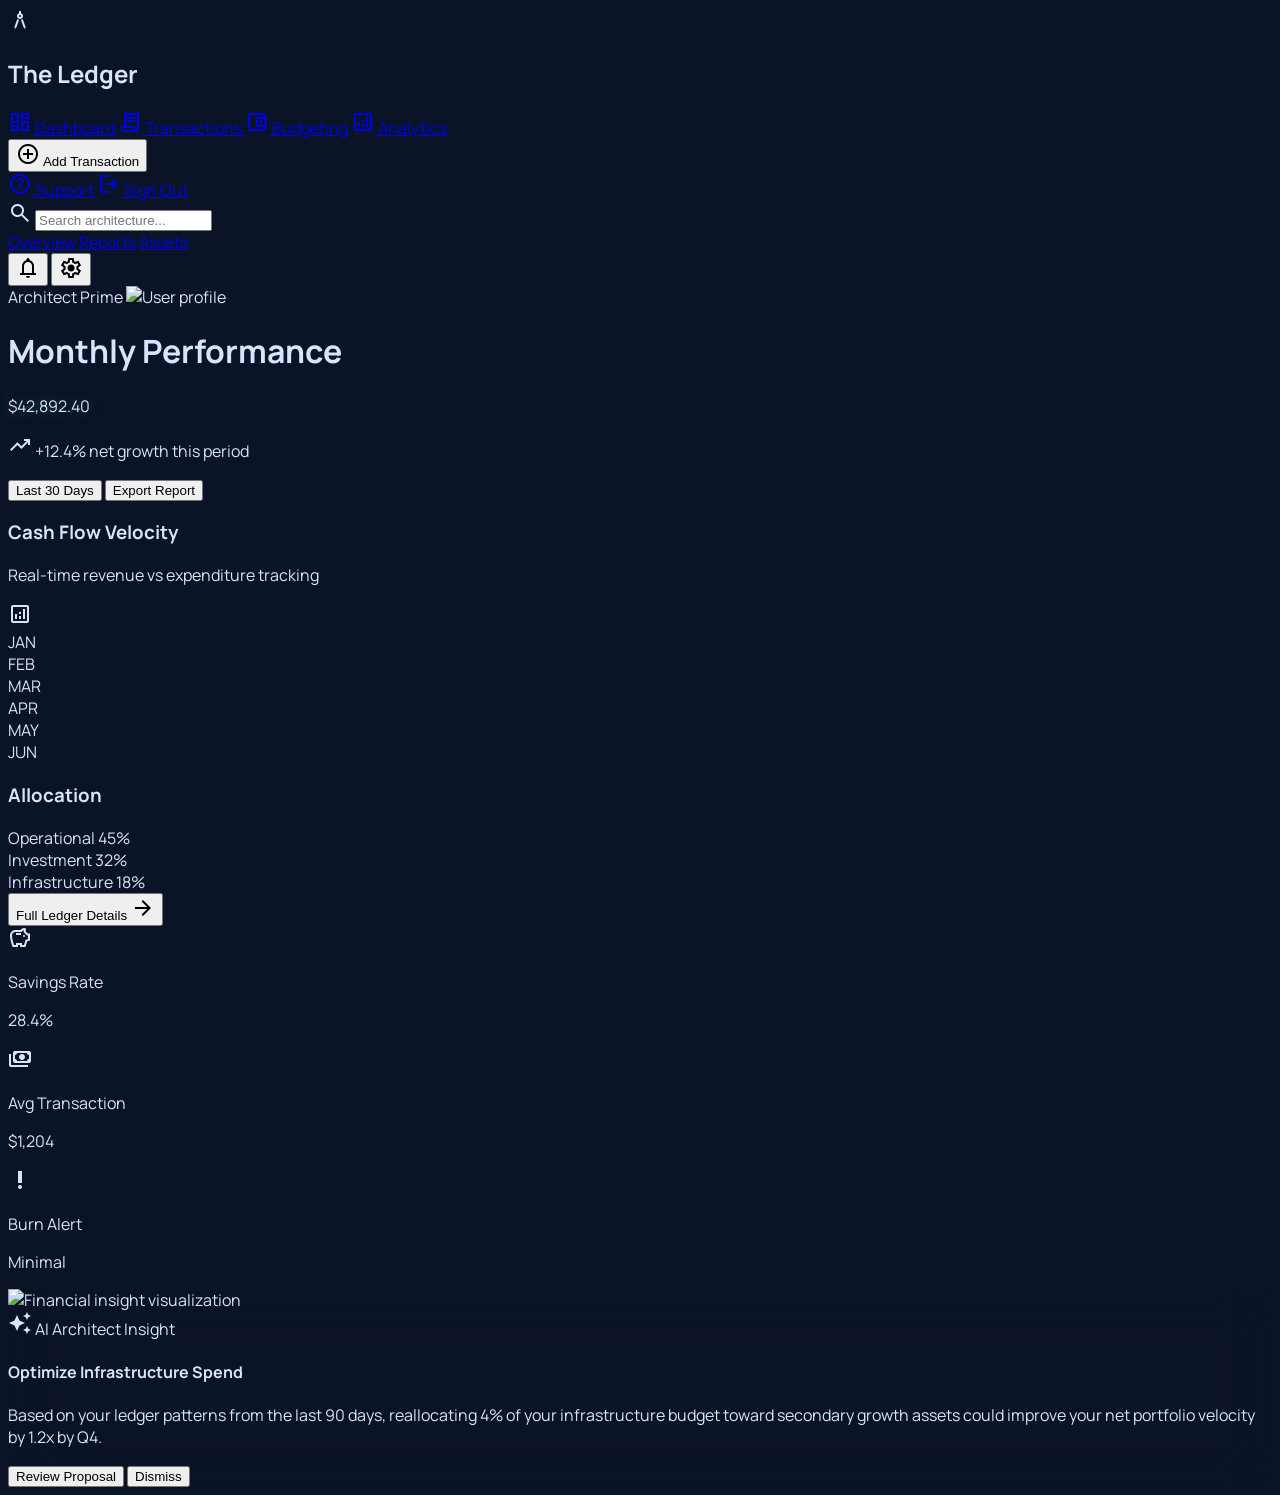
==== pages/analytics.html @ 3ac722b8 "Fixed analytics.html overall style" ====
<!DOCTYPE html>
<html class="dark" lang="en">

<head>
    <meta charset="utf-8" />
    <meta content="width=device-width, initial-scale=1.0" name="viewport" />
    <title>Analytics | The Ledger</title>
    <script src="https://cdn.tailwindcss.com?plugins=forms,container-queries"></script>
    <link href="https://fonts.googleapis.com/css2?family=Manrope:wght@200;400;500;600;700;800&display=swap"
        rel="stylesheet" />
    <link
        href="https://fonts.googleapis.com/css2?family=Material+Symbols+Outlined:wght,FILL@100..700,0..1&display=swap"
        rel="stylesheet" />
    <script id="tailwind-config">
        tailwind.config = {
            darkMode: "class",
            theme: {
                extend: {
                    "colors": {
                        "tertiary-fixed": "#ffddb8",
                        "on-tertiary": "#472a00",
                        "on-surface": "#dae2fd",
                        "inverse-on-surface": "#283044",
                        "surface-container-lowest": "#060e20",
                        "background": "#0b1326",
                        "surface-tint": "#4edea3",
                        "on-error-container": "#ffdad6",
                        "on-error": "#690005",
                        "on-secondary-container": "#c4abff",
                        "on-primary-fixed": "#002113",
                        "primary-container": "#33ca90",
                        "primary-fixed": "#6ffbbe",
                        "primary-fixed-dim": "#4edea3",
                        "surface-container-low": "#131b2e",
                        "surface-bright": "#31394d",
                        "on-background": "#dae2fd",
                        "on-tertiary-fixed-variant": "#653e00",
                        "tertiary-fixed-dim": "#ffb95f",
                        "error-container": "#93000a",
                        "surface-variant": "#2d3449",
                        "tertiary-container": "#f7a00f",
                        "on-secondary": "#3c0091",
                        "on-surface-variant": "#bbcbbb",
                        "surface-container-high": "#222a3d",
                        "on-secondary-fixed": "#23005c",
                        "on-primary": "#003824",
                        "secondary-fixed-dim": "#d0bcff",
                        "on-primary-fixed-variant": "#005236",
                        "surface-dim": "#0b1326",
                        "inverse-surface": "#dae2fd",
                        "on-primary-container": "#005035",
                        "on-secondary-fixed-variant": "#5516be",
                        "on-tertiary-fixed": "#2a1700",
                        "secondary-container": "#571bc1",
                        "primary": "#58e7aa",
                        "outline": "#869486",
                        "surface-container-highest": "#2d3449",
                        "surface": "#0b1326",
                        "tertiary": "#ffc37b",
                        "on-tertiary-container": "#633d00",
                        "outline-variant": "#3d4a3e",
                        "secondary": "#d0bcff",
                        "inverse-primary": "#006c49",
                        "secondary-fixed": "#e9ddff",
                        "surface-container": "#171f33",
                        "error": "#ffb4ab"
                    },
                    "borderRadius": {
                        "DEFAULT": "0.125rem",
                        "lg": "0.5rem",
                        "xl": "1rem",
                        "full": "9999px"
                    },
                    "fontFamily": {
                        "headline": ["Manrope"],
                        "body": ["Manrope"],
                        "label": ["Manrope"]
                    }
                },
            },
        }
    </script>
    <style>
        body {
            font-family: 'Manrope', sans-serif;
            background-color: #0b1326;
            color: #dae2fd;
        }

        .material-symbols-outlined {
            font-variation-settings: 'FILL' 0, 'wght' 400, 'GRAD' 0, 'opsz' 24;
        }

        .glass-panel {
            backdrop-filter: blur(24px);
            -webkit-backdrop-filter: blur(24px);
        }

        .no-scrollbar::-webkit-scrollbar {
            display: none;
        }

        .text-glow {
            text-shadow: 0 0 15px rgba(88, 231, 170, 0.4);
        }
    </style>
</head>

<body class="bg-background text-on-surface antialiased overflow-hidden">
    <aside
        class="fixed left-0 top-0 h-full w-64 z-50 bg-[#131b2e] shadow-2xl flex flex-col py-8 px-4 gap-2 font-['Manrope'] text-sm font-medium">
        <div class="px-4 mb-10">
            <div class="flex items-center gap-3">
                <div
                    class="w-10 h-10 rounded-xl bg-gradient-to-br from-primary to-primary-container flex items-center justify-center">
                    <span class="material-symbols-outlined text-on-primary font-bold">architecture</span>
                </div>
                <div>
                    <h1 class="text-2xl font-bold text-[#d0bcff] leading-none">The Ledger</h1>
                </div>
            </div>
        </div>
        <nav class="flex-1 space-y-1">
            <a class="flex items-center gap-3 text-[#bbcbbb] hover:text-[#dae2fd] px-4 py-3 hover:bg-[#222a3d] rounded-lg transition-all"
                href="../index.html">
                <span class="material-symbols-outlined">dashboard</span>
                Dashboard
            </a>
            <a class="flex items-center gap-3 text-[#bbcbbb] hover:text-[#dae2fd] px-4 py-3 hover:bg-[#222a3d] rounded-lg transition-all"
                href="./transactions.html">
                <span class="material-symbols-outlined">receipt_long</span>
                Transactions
            </a>
            <a class="flex items-center gap-3 text-[#bbcbbb] hover:text-[#dae2fd] px-4 py-3 hover:bg-[#222a3d] rounded-lg transition-all"
                href="./budgeting.html">
                <span class="material-symbols-outlined">account_balance_wallet</span>
                Budgeting
            </a>
            <a class="flex items-center gap-3 bg-[#58e7aa] text-[#0b1326] rounded-lg px-4 py-3 font-bold transition-all Active: translate-x-1 duration-150"
                href="#">
                <span class="material-symbols-outlined">analytics</span>
                Analytics
            </a>
        </nav>
        <div class="mt-auto pt-6 border-t border-outline-variant/10">
            <button
                class="w-full mb-4 bg-gradient-to-tr from-primary to-primary-container text-on-primary font-bold py-3 px-4 rounded-xl flex items-center justify-center gap-2 shadow-[0_8px_20px_rgba(88,231,170,0.2)] hover:scale-[1.02] active:scale-95 transition-transform">
                <span class="material-symbols-outlined">add_circle</span>
                Add Transaction
            </button>

            <div class="flex flex-col gap-1">
                <a class="flex items-center gap-3 text-[#bbcbbb] hover:text-[#dae2fd] px-4 py-3 hover:bg-[#222a3d] rounded-lg transition-all"
                    href="#">
                    <span class="material-symbols-outlined">help</span>
                    Support
                </a>
                <a class="flex items-center gap-3 text-[#bbcbbb] hover:text-[#dae2fd] px-4 py-3 hover:bg-[#222a3d] rounded-lg transition-all"
                    href="#">
                    <span class="material-symbols-outlined">logout</span>
                    Sign Out
                </a>
            </div>
        </div>
    </aside>

    <main class="ml-64 min-h-screen flex flex-col">
        <header
            class="fixed top-0 right-0 left-64 z-40 h-16 bg-[#0b1326] backdrop-blur-xl bg-opacity-60 flex justify-between items-center px-8 shadow-[0px_12px_32px_rgba(6,14,32,0.4)]">
            <div class="flex items-center gap-6 flex-1">
                <div class="relative w-full max-w-md">
                    <span
                        class="material-symbols-outlined absolute left-3 top-1/2 -translate-y-1/2 text-on-surface-variant text-xl">search</span>
                    <input
                        class="w-full bg-surface-container-high border-none rounded-full py-2 pl-10 pr-4 text-sm focus:ring-1 focus:ring-primary placeholder-on-surface-variant/50"
                        placeholder="Search architecture..." type="text" />
                </div>
                <nav class="hidden md:flex items-center gap-6">
                    <a class="text-[#bbcbbb] font-medium font-['Manrope'] tracking-tight hover:text-primary transition-colors"
                        href="../index.html">Overview</a>
                    <a class="text-[#bbcbbb] font-medium font-['Manrope'] tracking-tight hover:text-primary transition-colors"
                        href="#">Reports</a>
                    <a class="text-[#bbcbbb] font-medium font-['Manrope'] tracking-tight hover:text-primary transition-colors"
                        href="#">Assets</a>
                </nav>
            </div>
            <div class="flex items-center gap-4">
                <button
                    class="w-10 h-10 flex items-center justify-center rounded-full hover:bg-[#222a3d] transition-colors relative">
                    <span class="material-symbols-outlined text-on-surface-variant">notifications</span>
                    <span class="absolute top-2 right-2 w-2 h-2 bg-primary rounded-full"></span>
                </button>
                <button
                    class="w-10 h-10 flex items-center justify-center rounded-full hover:bg-[#222a3d] transition-colors">
                    <span class="material-symbols-outlined text-on-surface-variant">settings</span>
                </button>
                <div class="h-8 w-[1px] bg-outline-variant/20 mx-2"></div>
                <div class="flex items-center gap-3">
                    <span class="text-sm font-bold text-on-surface">Architect Prime</span>
                    <img alt="User profile" class="w-10 h-10 rounded-full border-2 border-primary/20 p-0.5"
                        src="https://lh3.googleusercontent.com/aida-public/[base64]" />
                </div>
            </div>
        </header>

        <div class="mt-16 p-8 overflow-y-auto no-scrollbar h-[calc(100vh-64px)]">
            <header class="mb-12">
                <h1 class="text-on-surface-variant font-label text-sm uppercase tracking-[0.2em] mb-2">Monthly
                    Performance</h1>
                <div class="flex flex-col md:flex-row md:items-end justify-between gap-6">
                    <div>
                        <p class="text-5xl md:text-7xl font-headline font-extrabold tracking-tighter text-primary text-glow">
                            $42,892.40</p>
                        <p class="text-on-surface-variant mt-2 flex items-center gap-2">
                            <span class="text-primary material-symbols-outlined"
                                style="font-variation-settings: 'FILL' 1;">trending_up</span>
                            <span class="font-bold text-on-surface">+12.4%</span> net growth this period
                        </p>
                    </div>
                    <div class="flex gap-3">
                        <button
                            class="bg-surface-container-high px-4 py-2 rounded-lg text-sm font-bold border border-outline-variant/15 hover:bg-surface-bright transition-colors">Last
                            30 Days</button>
                        <button
                            class="bg-surface-container-high px-4 py-2 rounded-lg text-sm font-bold border border-outline-variant/15 hover:bg-surface-bright transition-colors">Export
                            Report</button>
                    </div>
                </div>
            </header>

            <div class="grid grid-cols-1 md:grid-cols-12 gap-6">
                <div
                    class="md:col-span-8 bg-surface-container-low rounded-3xl p-8 border border-outline-variant/10 relative overflow-hidden group">
                    <div class="flex justify-between items-start mb-10">
                        <div>
                            <h3 class="text-xl font-bold text-on-surface">Cash Flow Velocity</h3>
                            <p class="text-on-surface-variant text-sm">Real-time revenue vs expenditure tracking</p>
                        </div>
                        <span class="material-symbols-outlined text-secondary opacity-50">analytics</span>
                    </div>
                    <div class="h-64 flex items-end gap-3 md:gap-4">
                        <div
                            class="flex-1 bg-surface-container-highest rounded-t-xl h-[40%] group-hover:h-[45%] transition-all duration-500 relative">
                            <div class="absolute -top-8 left-1/2 -translate-x-1/2 text-[10px] font-bold text-on-surface-variant">JAN</div>
                        </div>
                        <div
                            class="flex-1 bg-surface-container-highest rounded-t-xl h-[60%] group-hover:h-[65%] transition-all duration-500 relative">
                            <div class="absolute -top-8 left-1/2 -translate-x-1/2 text-[10px] font-bold text-on-surface-variant">FEB</div>
                        </div>
                        <div
                            class="flex-1 bg-primary/20 border-t-2 border-primary rounded-t-xl h-[85%] group-hover:h-[90%] transition-all duration-500 relative">
                            <div class="absolute -top-8 left-1/2 -translate-x-1/2 text-[10px] font-bold text-primary">MAR</div>
                            <div class="absolute top-4 left-1/2 -translate-x-1/2 w-2 h-2 rounded-full bg-primary animate-pulse"></div>
                        </div>
                        <div
                            class="flex-1 bg-surface-container-highest rounded-t-xl h-[55%] group-hover:h-[50%] transition-all duration-500 relative">
                            <div class="absolute -top-8 left-1/2 -translate-x-1/2 text-[10px] font-bold text-on-surface-variant">APR</div>
                        </div>
                        <div
                            class="flex-1 bg-surface-container-highest rounded-t-xl h-[70%] group-hover:h-[75%] transition-all duration-500 relative">
                            <div class="absolute -top-8 left-1/2 -translate-x-1/2 text-[10px] font-bold text-on-surface-variant">MAY</div>
                        </div>
                        <div
                            class="flex-1 bg-secondary/20 border-t-2 border-secondary rounded-t-xl h-[95%] group-hover:h-[100%] transition-all duration-500 relative">
                            <div class="absolute -top-8 left-1/2 -translate-x-1/2 text-[10px] font-bold text-secondary">JUN</div>
                        </div>
                    </div>
                </div>

                <div
                    class="md:col-span-4 bg-surface-container-high rounded-3xl p-8 border border-outline-variant/10 flex flex-col">
                    <h3 class="text-xl font-bold text-on-surface mb-6">Allocation</h3>
                    <div class="flex-1 flex flex-col justify-center gap-6">
                        <div class="space-y-2">
                            <div class="flex justify-between text-sm">
                                <span class="text-on-surface-variant">Operational</span>
                                <span class="text-secondary font-bold">45%</span>
                            </div>
                            <div class="h-1.5 w-full bg-surface-container-highest rounded-full overflow-hidden">
                                <div class="h-full bg-secondary w-[45%]"></div>
                            </div>
                        </div>
                        <div class="space-y-2">
                            <div class="flex justify-between text-sm">
                                <span class="text-on-surface-variant">Investment</span>
                                <span class="text-primary font-bold">32%</span>
                            </div>
                            <div class="h-1.5 w-full bg-surface-container-highest rounded-full overflow-hidden">
                                <div class="h-full bg-primary w-[32%]"></div>
                            </div>
                        </div>
                        <div class="space-y-2">
                            <div class="flex justify-between text-sm">
                                <span class="text-on-surface-variant">Infrastructure</span>
                                <span class="text-tertiary font-bold">18%</span>
                            </div>
                            <div class="h-1.5 w-full bg-surface-container-highest rounded-full overflow-hidden">
                                <div class="h-full bg-tertiary w-[18%]"></div>
                            </div>
                        </div>
                    </div>
                    <button class="mt-8 text-secondary text-sm font-bold hover:underline flex items-center gap-2">
                        Full Ledger Details <span class="material-symbols-outlined text-xs">arrow_forward</span>
                    </button>
                </div>

                <div class="md:col-span-4 bg-surface-container-low rounded-3xl p-6 border border-outline-variant/10">
                    <div class="flex items-center gap-4">
                        <div class="w-12 h-12 rounded-2xl bg-primary/10 flex items-center justify-center">
                            <span class="material-symbols-outlined text-primary">savings</span>
                        </div>
                        <div>
                            <p class="text-on-surface-variant text-xs font-bold uppercase tracking-widest">Savings Rate</p>
                            <p class="text-2xl font-headline font-bold">28.4%</p>
                        </div>
                    </div>
                </div>
                <div class="md:col-span-4 bg-surface-container-low rounded-3xl p-6 border border-outline-variant/10">
                    <div class="flex items-center gap-4">
                        <div class="w-12 h-12 rounded-2xl bg-secondary/10 flex items-center justify-center">
                            <span class="material-symbols-outlined text-secondary">payments</span>
                        </div>
                        <div>
                            <p class="text-on-surface-variant text-xs font-bold uppercase tracking-widest">Avg Transaction</p>
                            <p class="text-2xl font-headline font-bold">$1,204</p>
                        </div>
                    </div>
                </div>
                <div class="md:col-span-4 bg-surface-container-low rounded-3xl p-6 border border-outline-variant/10">
                    <div class="flex items-center gap-4">
                        <div class="w-12 h-12 rounded-2xl bg-tertiary/10 flex items-center justify-center">
                            <span class="material-symbols-outlined text-tertiary">priority_high</span>
                        </div>
                        <div>
                            <p class="text-on-surface-variant text-xs font-bold uppercase tracking-widest">Burn Alert</p>
                            <p class="text-2xl font-headline font-bold text-tertiary">Minimal</p>
                        </div>
                    </div>
                </div>
            </div>

            <section
                class="mt-12 glass-panel rounded-[2rem] p-8 border border-primary/10 flex flex-col md:flex-row items-center gap-8 mb-8">
                <div class="w-full md:w-1/3 aspect-video rounded-2xl overflow-hidden shadow-2xl">
                    <img alt="Financial insight visualization" class="w-full h-full object-cover"
                        src="https://lh3.googleusercontent.com/aida-public/[base64]" />
                </div>
                <div class="flex-1">
                    <div class="inline-flex items-center gap-2 bg-primary/20 px-3 py-1 rounded-full mb-4">
                        <span class="material-symbols-outlined text-[14px] text-primary"
                            style="font-variation-settings: 'FILL' 1;">auto_awesome</span>
                        <span class="text-primary text-[10px] font-bold uppercase tracking-widest">AI Architect Insight</span>
                    </div>
                    <h4 class="text-2xl font-bold text-on-surface mb-3">Optimize Infrastructure Spend</h4>
                    <p class="text-on-surface-variant leading-relaxed mb-6">
                        Based on your ledger patterns from the last 90 days, reallocating 4% of your infrastructure budget
                        toward secondary growth assets could improve your net portfolio velocity by <span
                            class="text-primary font-bold">1.2x</span> by Q4.
                    </p>
                    <div class="flex gap-4">
                        <button class="bg-primary text-on-primary px-6 py-2 rounded-lg font-bold text-sm">Review
                            Proposal</button>
                        <button class="text-on-surface px-6 py-2 rounded-lg font-bold text-sm border border-outline-variant/30">Dismiss</button>
                    </div>
                </div>
            </section>
        </div>
    </main>
</body>

</html>
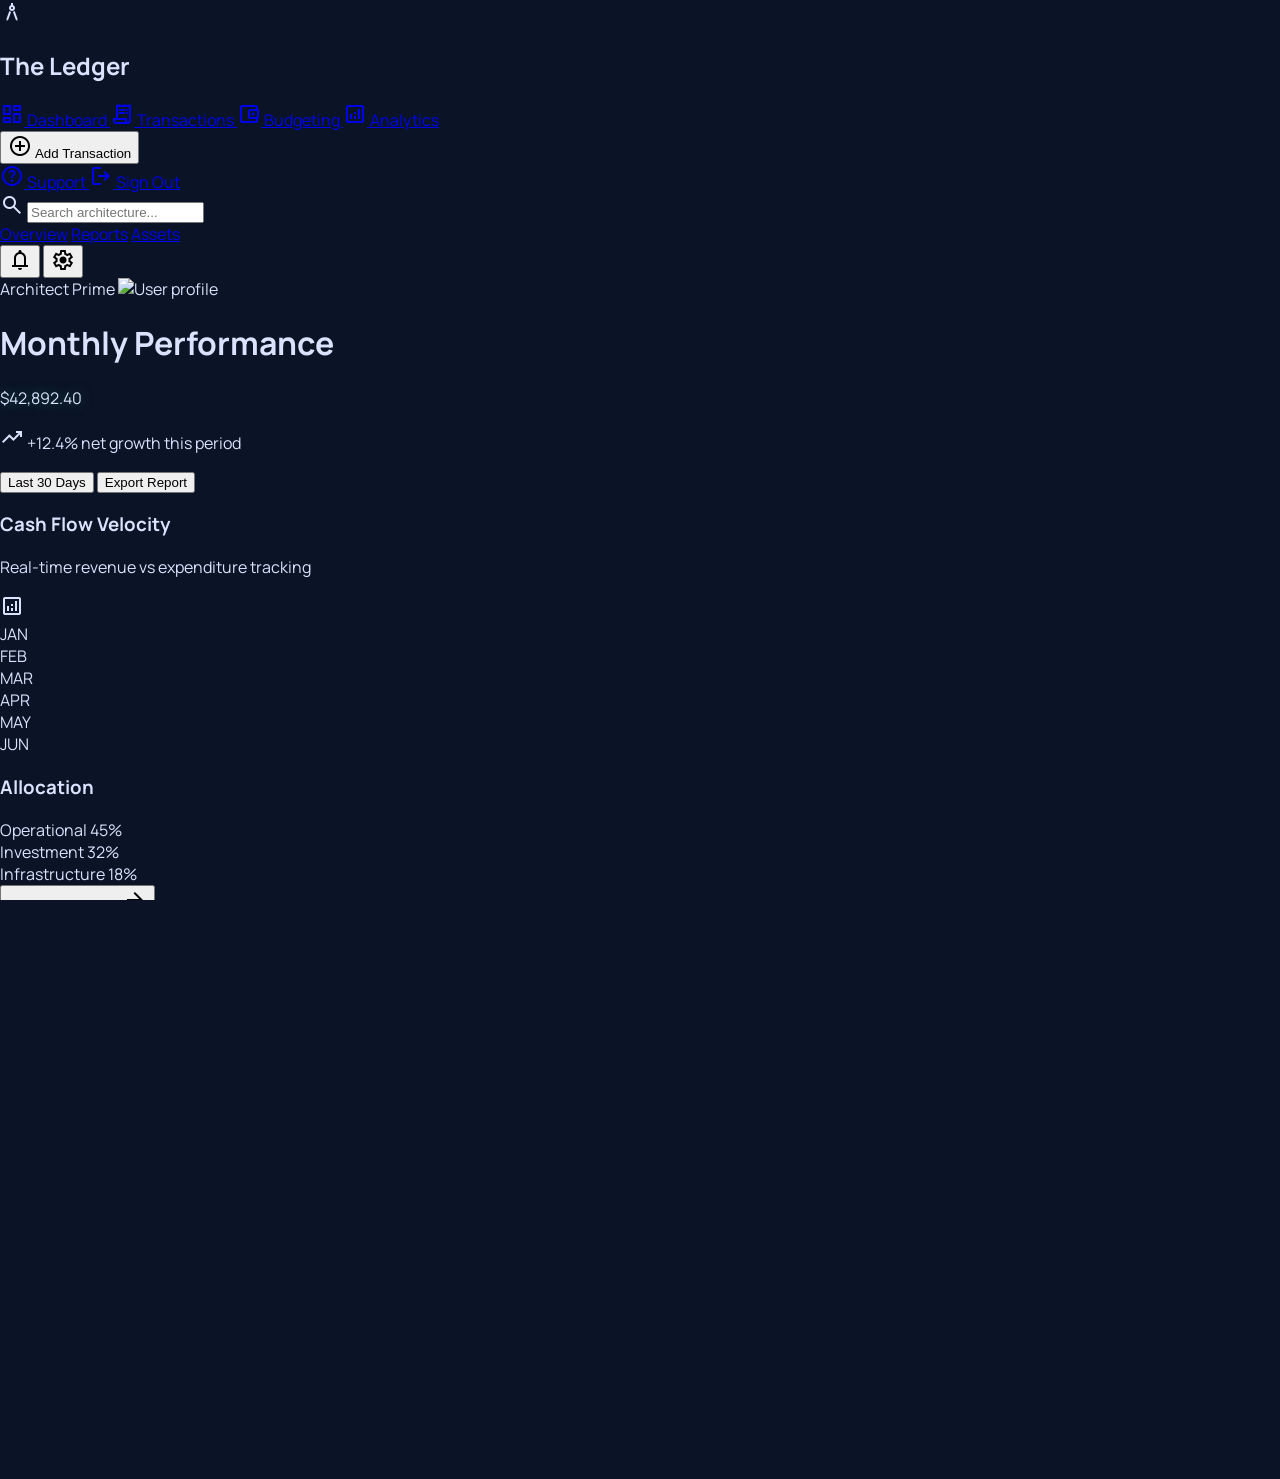
==== commit cefc41d3: "Major change of adding a common css file. Also added the main DBMS sql." ====
--- a/pages/analytics.html
+++ b/pages/analytics.html
@@ -2,370 +2,346 @@
 <html class="dark" lang="en">
 
 <head>
-    <meta charset="utf-8" />
-    <meta content="width=device-width, initial-scale=1.0" name="viewport" />
-    <title>Analytics | The Ledger</title>
-    <script src="https://cdn.tailwindcss.com?plugins=forms,container-queries"></script>
-    <link href="https://fonts.googleapis.com/css2?family=Manrope:wght@200;400;500;600;700;800&display=swap"
-        rel="stylesheet" />
-    <link
-        href="https://fonts.googleapis.com/css2?family=Material+Symbols+Outlined:wght,FILL@100..700,0..1&display=swap"
-        rel="stylesheet" />
-    <script id="tailwind-config">
-        tailwind.config = {
-            darkMode: "class",
-            theme: {
-                extend: {
-                    "colors": {
-                        "tertiary-fixed": "#ffddb8",
-                        "on-tertiary": "#472a00",
-                        "on-surface": "#dae2fd",
-                        "inverse-on-surface": "#283044",
-                        "surface-container-lowest": "#060e20",
-                        "background": "#0b1326",
-                        "surface-tint": "#4edea3",
-                        "on-error-container": "#ffdad6",
-                        "on-error": "#690005",
-                        "on-secondary-container": "#c4abff",
-                        "on-primary-fixed": "#002113",
-                        "primary-container": "#33ca90",
-                        "primary-fixed": "#6ffbbe",
-                        "primary-fixed-dim": "#4edea3",
-                        "surface-container-low": "#131b2e",
-                        "surface-bright": "#31394d",
-                        "on-background": "#dae2fd",
-                        "on-tertiary-fixed-variant": "#653e00",
-                        "tertiary-fixed-dim": "#ffb95f",
-                        "error-container": "#93000a",
-                        "surface-variant": "#2d3449",
-                        "tertiary-container": "#f7a00f",
-                        "on-secondary": "#3c0091",
-                        "on-surface-variant": "#bbcbbb",
-                        "surface-container-high": "#222a3d",
-                        "on-secondary-fixed": "#23005c",
-                        "on-primary": "#003824",
-                        "secondary-fixed-dim": "#d0bcff",
-                        "on-primary-fixed-variant": "#005236",
-                        "surface-dim": "#0b1326",
-                        "inverse-surface": "#dae2fd",
-                        "on-primary-container": "#005035",
-                        "on-secondary-fixed-variant": "#5516be",
-                        "on-tertiary-fixed": "#2a1700",
-                        "secondary-container": "#571bc1",
-                        "primary": "#58e7aa",
-                        "outline": "#869486",
-                        "surface-container-highest": "#2d3449",
-                        "surface": "#0b1326",
-                        "tertiary": "#ffc37b",
-                        "on-tertiary-container": "#633d00",
-                        "outline-variant": "#3d4a3e",
-                        "secondary": "#d0bcff",
-                        "inverse-primary": "#006c49",
-                        "secondary-fixed": "#e9ddff",
-                        "surface-container": "#171f33",
-                        "error": "#ffb4ab"
-                    },
-                    "borderRadius": {
-                        "DEFAULT": "0.125rem",
-                        "lg": "0.5rem",
-                        "xl": "1rem",
-                        "full": "9999px"
-                    },
-                    "fontFamily": {
-                        "headline": ["Manrope"],
-                        "body": ["Manrope"],
-                        "label": ["Manrope"]
-                    }
-                },
-            },
-        }
-    </script>
-    <style>
-        body {
-            font-family: 'Manrope', sans-serif;
-            background-color: #0b1326;
-            color: #dae2fd;
-        }
-
-        .material-symbols-outlined {
-            font-variation-settings: 'FILL' 0, 'wght' 400, 'GRAD' 0, 'opsz' 24;
-        }
-
-        .glass-panel {
-            backdrop-filter: blur(24px);
-            -webkit-backdrop-filter: blur(24px);
-        }
-
-        .no-scrollbar::-webkit-scrollbar {
-            display: none;
-        }
-
-        .text-glow {
-            text-shadow: 0 0 15px rgba(88, 231, 170, 0.4);
-        }
-    </style>
+  <meta charset="utf-8" />
+  <meta content="width=device-width, initial-scale=1.0" name="viewport" />
+  <title>Analytics | The Ledger</title>
+  <script src="https://cdn.tailwindcss.com?plugins=forms,container-queries"></script>
+  <link rel="stylesheet" href="styles.css">
+  <script id="tailwind-config">
+    tailwind.config = {
+      darkMode: "class",
+      theme: {
+        extend: {
+          "colors": {
+            "tertiary-fixed": "#ffddb8",
+            "on-tertiary": "#472a00",
+            "on-surface": "#dae2fd",
+            "inverse-on-surface": "#283044",
+            "surface-container-lowest": "#060e20",
+            "background": "#0b1326",
+            "surface-tint": "#4edea3",
+            "on-error-container": "#ffdad6",
+            "on-error": "#690005",
+            "on-secondary-container": "#c4abff",
+            "on-primary-fixed": "#002113",
+            "primary-container": "#33ca90",
+            "primary-fixed": "#6ffbbe",
+            "primary-fixed-dim": "#4edea3",
+            "surface-container-low": "#131b2e",
+            "surface-bright": "#31394d",
+            "on-background": "#dae2fd",
+            "on-tertiary-fixed-variant": "#653e00",
+            "tertiary-fixed-dim": "#ffb95f",
+            "error-container": "#93000a",
+            "surface-variant": "#2d3449",
+            "tertiary-container": "#f7a00f",
+            "on-secondary": "#3c0091",
+            "on-surface-variant": "#bbcbbb",
+            "surface-container-high": "#222a3d",
+            "on-secondary-fixed": "#23005c",
+            "on-primary": "#003824",
+            "secondary-fixed-dim": "#d0bcff",
+            "on-primary-fixed-variant": "#005236",
+            "surface-dim": "#0b1326",
+            "inverse-surface": "#dae2fd",
+            "on-primary-container": "#005035",
+            "on-secondary-fixed-variant": "#5516be",
+            "on-tertiary-fixed": "#2a1700",
+            "secondary-container": "#571bc1",
+            "primary": "#58e7aa",
+            "outline": "#869486",
+            "surface-container-highest": "#2d3449",
+            "surface": "#0b1326",
+            "tertiary": "#ffc37b",
+            "on-tertiary-container": "#633d00",
+            "outline-variant": "#3d4a3e",
+            "secondary": "#d0bcff",
+            "inverse-primary": "#006c49",
+            "secondary-fixed": "#e9ddff",
+            "surface-container": "#171f33",
+            "error": "#ffb4ab"
+          },
+          "borderRadius": {
+            "DEFAULT": "0.125rem",
+            "lg": "0.5rem",
+            "xl": "1rem",
+            "full": "9999px"
+          },
+          "fontFamily": {
+            "headline": ["Manrope"],
+            "body": ["Manrope"],
+            "label": ["Manrope"]
+          }
+        },
+      },
+    }
+  </script>
 </head>
 
 <body class="bg-background text-on-surface antialiased overflow-hidden">
-    <aside
-        class="fixed left-0 top-0 h-full w-64 z-50 bg-[#131b2e] shadow-2xl flex flex-col py-8 px-4 gap-2 font-['Manrope'] text-sm font-medium">
-        <div class="px-4 mb-10">
-            <div class="flex items-center gap-3">
-                <div
-                    class="w-10 h-10 rounded-xl bg-gradient-to-br from-primary to-primary-container flex items-center justify-center">
-                    <span class="material-symbols-outlined text-on-primary font-bold">architecture</span>
-                </div>
-                <div>
-                    <h1 class="text-2xl font-bold text-[#d0bcff] leading-none">The Ledger</h1>
-                </div>
-            </div>
-        </div>
-        <nav class="flex-1 space-y-1">
-            <a class="flex items-center gap-3 text-[#bbcbbb] hover:text-[#dae2fd] px-4 py-3 hover:bg-[#222a3d] rounded-lg transition-all"
-                href="../index.html">
-                <span class="material-symbols-outlined">dashboard</span>
-                Dashboard
-            </a>
-            <a class="flex items-center gap-3 text-[#bbcbbb] hover:text-[#dae2fd] px-4 py-3 hover:bg-[#222a3d] rounded-lg transition-all"
-                href="./transactions.html">
-                <span class="material-symbols-outlined">receipt_long</span>
-                Transactions
-            </a>
-            <a class="flex items-center gap-3 text-[#bbcbbb] hover:text-[#dae2fd] px-4 py-3 hover:bg-[#222a3d] rounded-lg transition-all"
-                href="./budgeting.html">
-                <span class="material-symbols-outlined">account_balance_wallet</span>
-                Budgeting
-            </a>
-            <a class="flex items-center gap-3 bg-[#58e7aa] text-[#0b1326] rounded-lg px-4 py-3 font-bold transition-all Active: translate-x-1 duration-150"
-                href="#">
-                <span class="material-symbols-outlined">analytics</span>
-                Analytics
-            </a>
+  <aside
+    class="fixed left-0 top-0 h-full w-64 z-50 bg-[#131b2e] shadow-2xl flex flex-col py-8 px-4 gap-2 font-['Manrope'] text-sm font-medium">
+    <div class="px-4 mb-10">
+      <div class="flex items-center gap-3">
+        <div
+          class="w-10 h-10 rounded-xl bg-gradient-to-br from-primary to-primary-container flex items-center justify-center">
+          <span class="material-symbols-outlined text-on-primary font-bold">architecture</span>
+        </div>
+        <div>
+          <h1 class="text-2xl font-bold text-[#d0bcff] leading-none">The Ledger</h1>
+        </div>
+      </div>
+    </div>
+    <nav class="flex-1 space-y-1">
+      <a class="flex items-center gap-3 text-[#bbcbbb] hover:text-[#dae2fd] px-4 py-3 hover:bg-[#222a3d] rounded-lg transition-all"
+        href="../index.html">
+        <span class="material-symbols-outlined">dashboard</span>
+        Dashboard
+      </a>
+      <a class="flex items-center gap-3 text-[#bbcbbb] hover:text-[#dae2fd] px-4 py-3 hover:bg-[#222a3d] rounded-lg transition-all"
+        href="./transactions.html">
+        <span class="material-symbols-outlined">receipt_long</span>
+        Transactions
+      </a>
+      <a class="flex items-center gap-3 text-[#bbcbbb] hover:text-[#dae2fd] px-4 py-3 hover:bg-[#222a3d] rounded-lg transition-all"
+        href="./budgeting.html">
+        <span class="material-symbols-outlined">account_balance_wallet</span>
+        Budgeting
+      </a>
+      <a class="flex items-center gap-3 bg-[#58e7aa] text-[#0b1326] rounded-lg px-4 py-3 font-bold transition-all Active: translate-x-1 duration-150"
+        href="#">
+        <span class="material-symbols-outlined">analytics</span>
+        Analytics
+      </a>
+    </nav>
+    <div class="mt-auto pt-6 border-t border-outline-variant/10">
+      <button
+        class="w-full mb-4 bg-gradient-to-tr from-primary to-primary-container text-on-primary font-bold py-3 px-4 rounded-xl flex items-center justify-center gap-2 shadow-[0_8px_20px_rgba(88,231,170,0.2)] hover:scale-[1.02] active:scale-95 transition-transform">
+        <span class="material-symbols-outlined">add_circle</span>
+        Add Transaction
+      </button>
+
+      <div class="flex flex-col gap-1">
+        <a class="flex items-center gap-3 text-[#bbcbbb] hover:text-[#dae2fd] px-4 py-3 hover:bg-[#222a3d] rounded-lg transition-all"
+          href="#">
+          <span class="material-symbols-outlined">help</span>
+          Support
+        </a>
+        <a class="flex items-center gap-3 text-[#bbcbbb] hover:text-[#dae2fd] px-4 py-3 hover:bg-[#222a3d] rounded-lg transition-all"
+          href="#">
+          <span class="material-symbols-outlined">logout</span>
+          Sign Out
+        </a>
+      </div>
+    </div>
+  </aside>
+
+  <main class="ml-64 min-h-screen flex flex-col">
+    <header
+      class="fixed top-0 right-0 left-64 z-40 h-16 bg-[#0b1326] backdrop-blur-xl bg-opacity-60 flex justify-between items-center px-8 shadow-[0px_12px_32px_rgba(6,14,32,0.4)]">
+      <div class="flex items-center gap-6 flex-1">
+        <div class="relative w-full max-w-md">
+          <span
+            class="material-symbols-outlined absolute left-3 top-1/2 -translate-y-1/2 text-on-surface-variant text-xl">search</span>
+          <input
+            class="w-full bg-surface-container-high border-none rounded-full py-2 pl-10 pr-4 text-sm focus:ring-1 focus:ring-primary placeholder-on-surface-variant/50"
+            placeholder="Search architecture..." type="text" />
+        </div>
+        <nav class="hidden md:flex items-center gap-6">
+          <a class="text-[#bbcbbb] font-medium font-['Manrope'] tracking-tight hover:text-primary transition-colors"
+            href="../index.html">Overview</a>
+          <a class="text-[#bbcbbb] font-medium font-['Manrope'] tracking-tight hover:text-primary transition-colors"
+            href="#">Reports</a>
+          <a class="text-[#bbcbbb] font-medium font-['Manrope'] tracking-tight hover:text-primary transition-colors"
+            href="#">Assets</a>
         </nav>
-        <div class="mt-auto pt-6 border-t border-outline-variant/10">
+      </div>
+      <div class="flex items-center gap-4">
+        <button
+          class="w-10 h-10 flex items-center justify-center rounded-full hover:bg-[#222a3d] transition-colors relative">
+          <span class="material-symbols-outlined text-on-surface-variant">notifications</span>
+          <span class="absolute top-2 right-2 w-2 h-2 bg-primary rounded-full"></span>
+        </button>
+        <button class="w-10 h-10 flex items-center justify-center rounded-full hover:bg-[#222a3d] transition-colors">
+          <span class="material-symbols-outlined text-on-surface-variant">settings</span>
+        </button>
+        <div class="h-8 w-[1px] bg-outline-variant/20 mx-2"></div>
+        <div class="flex items-center gap-3">
+          <span class="text-sm font-bold text-on-surface">Architect Prime</span>
+          <img alt="User profile" class="w-10 h-10 rounded-full border-2 border-primary/20 p-0.5"
+            src="https://lh3.googleusercontent.com/aida-public/[base64]" />
+        </div>
+      </div>
+    </header>
+
+    <div class="mt-16 p-8 overflow-y-auto no-scrollbar h-[calc(100vh-64px)]">
+      <header class="mb-12">
+        <h1 class="text-on-surface-variant font-label text-sm uppercase tracking-[0.2em] mb-2">Monthly
+          Performance</h1>
+        <div class="flex flex-col md:flex-row md:items-end justify-between gap-6">
+          <div>
+            <p class="text-5xl md:text-7xl font-headline font-extrabold tracking-tighter text-primary text-glow">
+              $42,892.40</p>
+            <p class="text-on-surface-variant mt-2 flex items-center gap-2">
+              <span class="text-primary material-symbols-outlined"
+                style="font-variation-settings: 'FILL' 1;">trending_up</span>
+              <span class="font-bold text-on-surface">+12.4%</span> net growth this period
+            </p>
+          </div>
+          <div class="flex gap-3">
             <button
-                class="w-full mb-4 bg-gradient-to-tr from-primary to-primary-container text-on-primary font-bold py-3 px-4 rounded-xl flex items-center justify-center gap-2 shadow-[0_8px_20px_rgba(88,231,170,0.2)] hover:scale-[1.02] active:scale-95 transition-transform">
-                <span class="material-symbols-outlined">add_circle</span>
-                Add Transaction
-            </button>
-
-            <div class="flex flex-col gap-1">
-                <a class="flex items-center gap-3 text-[#bbcbbb] hover:text-[#dae2fd] px-4 py-3 hover:bg-[#222a3d] rounded-lg transition-all"
-                    href="#">
-                    <span class="material-symbols-outlined">help</span>
-                    Support
-                </a>
-                <a class="flex items-center gap-3 text-[#bbcbbb] hover:text-[#dae2fd] px-4 py-3 hover:bg-[#222a3d] rounded-lg transition-all"
-                    href="#">
-                    <span class="material-symbols-outlined">logout</span>
-                    Sign Out
-                </a>
-            </div>
-        </div>
-    </aside>
-
-    <main class="ml-64 min-h-screen flex flex-col">
-        <header
-            class="fixed top-0 right-0 left-64 z-40 h-16 bg-[#0b1326] backdrop-blur-xl bg-opacity-60 flex justify-between items-center px-8 shadow-[0px_12px_32px_rgba(6,14,32,0.4)]">
-            <div class="flex items-center gap-6 flex-1">
-                <div class="relative w-full max-w-md">
-                    <span
-                        class="material-symbols-outlined absolute left-3 top-1/2 -translate-y-1/2 text-on-surface-variant text-xl">search</span>
-                    <input
-                        class="w-full bg-surface-container-high border-none rounded-full py-2 pl-10 pr-4 text-sm focus:ring-1 focus:ring-primary placeholder-on-surface-variant/50"
-                        placeholder="Search architecture..." type="text" />
-                </div>
-                <nav class="hidden md:flex items-center gap-6">
-                    <a class="text-[#bbcbbb] font-medium font-['Manrope'] tracking-tight hover:text-primary transition-colors"
-                        href="../index.html">Overview</a>
-                    <a class="text-[#bbcbbb] font-medium font-['Manrope'] tracking-tight hover:text-primary transition-colors"
-                        href="#">Reports</a>
-                    <a class="text-[#bbcbbb] font-medium font-['Manrope'] tracking-tight hover:text-primary transition-colors"
-                        href="#">Assets</a>
-                </nav>
-            </div>
-            <div class="flex items-center gap-4">
-                <button
-                    class="w-10 h-10 flex items-center justify-center rounded-full hover:bg-[#222a3d] transition-colors relative">
-                    <span class="material-symbols-outlined text-on-surface-variant">notifications</span>
-                    <span class="absolute top-2 right-2 w-2 h-2 bg-primary rounded-full"></span>
-                </button>
-                <button
-                    class="w-10 h-10 flex items-center justify-center rounded-full hover:bg-[#222a3d] transition-colors">
-                    <span class="material-symbols-outlined text-on-surface-variant">settings</span>
-                </button>
-                <div class="h-8 w-[1px] bg-outline-variant/20 mx-2"></div>
-                <div class="flex items-center gap-3">
-                    <span class="text-sm font-bold text-on-surface">Architect Prime</span>
-                    <img alt="User profile" class="w-10 h-10 rounded-full border-2 border-primary/20 p-0.5"
-                        src="https://lh3.googleusercontent.com/aida-public/[base64]" />
-                </div>
-            </div>
-        </header>
-
-        <div class="mt-16 p-8 overflow-y-auto no-scrollbar h-[calc(100vh-64px)]">
-            <header class="mb-12">
-                <h1 class="text-on-surface-variant font-label text-sm uppercase tracking-[0.2em] mb-2">Monthly
-                    Performance</h1>
-                <div class="flex flex-col md:flex-row md:items-end justify-between gap-6">
-                    <div>
-                        <p class="text-5xl md:text-7xl font-headline font-extrabold tracking-tighter text-primary text-glow">
-                            $42,892.40</p>
-                        <p class="text-on-surface-variant mt-2 flex items-center gap-2">
-                            <span class="text-primary material-symbols-outlined"
-                                style="font-variation-settings: 'FILL' 1;">trending_up</span>
-                            <span class="font-bold text-on-surface">+12.4%</span> net growth this period
-                        </p>
-                    </div>
-                    <div class="flex gap-3">
-                        <button
-                            class="bg-surface-container-high px-4 py-2 rounded-lg text-sm font-bold border border-outline-variant/15 hover:bg-surface-bright transition-colors">Last
-                            30 Days</button>
-                        <button
-                            class="bg-surface-container-high px-4 py-2 rounded-lg text-sm font-bold border border-outline-variant/15 hover:bg-surface-bright transition-colors">Export
-                            Report</button>
-                    </div>
-                </div>
-            </header>
-
-            <div class="grid grid-cols-1 md:grid-cols-12 gap-6">
-                <div
-                    class="md:col-span-8 bg-surface-container-low rounded-3xl p-8 border border-outline-variant/10 relative overflow-hidden group">
-                    <div class="flex justify-between items-start mb-10">
-                        <div>
-                            <h3 class="text-xl font-bold text-on-surface">Cash Flow Velocity</h3>
-                            <p class="text-on-surface-variant text-sm">Real-time revenue vs expenditure tracking</p>
-                        </div>
-                        <span class="material-symbols-outlined text-secondary opacity-50">analytics</span>
-                    </div>
-                    <div class="h-64 flex items-end gap-3 md:gap-4">
-                        <div
-                            class="flex-1 bg-surface-container-highest rounded-t-xl h-[40%] group-hover:h-[45%] transition-all duration-500 relative">
-                            <div class="absolute -top-8 left-1/2 -translate-x-1/2 text-[10px] font-bold text-on-surface-variant">JAN</div>
-                        </div>
-                        <div
-                            class="flex-1 bg-surface-container-highest rounded-t-xl h-[60%] group-hover:h-[65%] transition-all duration-500 relative">
-                            <div class="absolute -top-8 left-1/2 -translate-x-1/2 text-[10px] font-bold text-on-surface-variant">FEB</div>
-                        </div>
-                        <div
-                            class="flex-1 bg-primary/20 border-t-2 border-primary rounded-t-xl h-[85%] group-hover:h-[90%] transition-all duration-500 relative">
-                            <div class="absolute -top-8 left-1/2 -translate-x-1/2 text-[10px] font-bold text-primary">MAR</div>
-                            <div class="absolute top-4 left-1/2 -translate-x-1/2 w-2 h-2 rounded-full bg-primary animate-pulse"></div>
-                        </div>
-                        <div
-                            class="flex-1 bg-surface-container-highest rounded-t-xl h-[55%] group-hover:h-[50%] transition-all duration-500 relative">
-                            <div class="absolute -top-8 left-1/2 -translate-x-1/2 text-[10px] font-bold text-on-surface-variant">APR</div>
-                        </div>
-                        <div
-                            class="flex-1 bg-surface-container-highest rounded-t-xl h-[70%] group-hover:h-[75%] transition-all duration-500 relative">
-                            <div class="absolute -top-8 left-1/2 -translate-x-1/2 text-[10px] font-bold text-on-surface-variant">MAY</div>
-                        </div>
-                        <div
-                            class="flex-1 bg-secondary/20 border-t-2 border-secondary rounded-t-xl h-[95%] group-hover:h-[100%] transition-all duration-500 relative">
-                            <div class="absolute -top-8 left-1/2 -translate-x-1/2 text-[10px] font-bold text-secondary">JUN</div>
-                        </div>
-                    </div>
-                </div>
-
-                <div
-                    class="md:col-span-4 bg-surface-container-high rounded-3xl p-8 border border-outline-variant/10 flex flex-col">
-                    <h3 class="text-xl font-bold text-on-surface mb-6">Allocation</h3>
-                    <div class="flex-1 flex flex-col justify-center gap-6">
-                        <div class="space-y-2">
-                            <div class="flex justify-between text-sm">
-                                <span class="text-on-surface-variant">Operational</span>
-                                <span class="text-secondary font-bold">45%</span>
-                            </div>
-                            <div class="h-1.5 w-full bg-surface-container-highest rounded-full overflow-hidden">
-                                <div class="h-full bg-secondary w-[45%]"></div>
-                            </div>
-                        </div>
-                        <div class="space-y-2">
-                            <div class="flex justify-between text-sm">
-                                <span class="text-on-surface-variant">Investment</span>
-                                <span class="text-primary font-bold">32%</span>
-                            </div>
-                            <div class="h-1.5 w-full bg-surface-container-highest rounded-full overflow-hidden">
-                                <div class="h-full bg-primary w-[32%]"></div>
-                            </div>
-                        </div>
-                        <div class="space-y-2">
-                            <div class="flex justify-between text-sm">
-                                <span class="text-on-surface-variant">Infrastructure</span>
-                                <span class="text-tertiary font-bold">18%</span>
-                            </div>
-                            <div class="h-1.5 w-full bg-surface-container-highest rounded-full overflow-hidden">
-                                <div class="h-full bg-tertiary w-[18%]"></div>
-                            </div>
-                        </div>
-                    </div>
-                    <button class="mt-8 text-secondary text-sm font-bold hover:underline flex items-center gap-2">
-                        Full Ledger Details <span class="material-symbols-outlined text-xs">arrow_forward</span>
-                    </button>
-                </div>
-
-                <div class="md:col-span-4 bg-surface-container-low rounded-3xl p-6 border border-outline-variant/10">
-                    <div class="flex items-center gap-4">
-                        <div class="w-12 h-12 rounded-2xl bg-primary/10 flex items-center justify-center">
-                            <span class="material-symbols-outlined text-primary">savings</span>
-                        </div>
-                        <div>
-                            <p class="text-on-surface-variant text-xs font-bold uppercase tracking-widest">Savings Rate</p>
-                            <p class="text-2xl font-headline font-bold">28.4%</p>
-                        </div>
-                    </div>
-                </div>
-                <div class="md:col-span-4 bg-surface-container-low rounded-3xl p-6 border border-outline-variant/10">
-                    <div class="flex items-center gap-4">
-                        <div class="w-12 h-12 rounded-2xl bg-secondary/10 flex items-center justify-center">
-                            <span class="material-symbols-outlined text-secondary">payments</span>
-                        </div>
-                        <div>
-                            <p class="text-on-surface-variant text-xs font-bold uppercase tracking-widest">Avg Transaction</p>
-                            <p class="text-2xl font-headline font-bold">$1,204</p>
-                        </div>
-                    </div>
-                </div>
-                <div class="md:col-span-4 bg-surface-container-low rounded-3xl p-6 border border-outline-variant/10">
-                    <div class="flex items-center gap-4">
-                        <div class="w-12 h-12 rounded-2xl bg-tertiary/10 flex items-center justify-center">
-                            <span class="material-symbols-outlined text-tertiary">priority_high</span>
-                        </div>
-                        <div>
-                            <p class="text-on-surface-variant text-xs font-bold uppercase tracking-widest">Burn Alert</p>
-                            <p class="text-2xl font-headline font-bold text-tertiary">Minimal</p>
-                        </div>
-                    </div>
-                </div>
-            </div>
-
-            <section
-                class="mt-12 glass-panel rounded-[2rem] p-8 border border-primary/10 flex flex-col md:flex-row items-center gap-8 mb-8">
-                <div class="w-full md:w-1/3 aspect-video rounded-2xl overflow-hidden shadow-2xl">
-                    <img alt="Financial insight visualization" class="w-full h-full object-cover"
-                        src="https://lh3.googleusercontent.com/aida-public/[base64]" />
-                </div>
-                <div class="flex-1">
-                    <div class="inline-flex items-center gap-2 bg-primary/20 px-3 py-1 rounded-full mb-4">
-                        <span class="material-symbols-outlined text-[14px] text-primary"
-                            style="font-variation-settings: 'FILL' 1;">auto_awesome</span>
-                        <span class="text-primary text-[10px] font-bold uppercase tracking-widest">AI Architect Insight</span>
-                    </div>
-                    <h4 class="text-2xl font-bold text-on-surface mb-3">Optimize Infrastructure Spend</h4>
-                    <p class="text-on-surface-variant leading-relaxed mb-6">
-                        Based on your ledger patterns from the last 90 days, reallocating 4% of your infrastructure budget
-                        toward secondary growth assets could improve your net portfolio velocity by <span
-                            class="text-primary font-bold">1.2x</span> by Q4.
-                    </p>
-                    <div class="flex gap-4">
-                        <button class="bg-primary text-on-primary px-6 py-2 rounded-lg font-bold text-sm">Review
-                            Proposal</button>
-                        <button class="text-on-surface px-6 py-2 rounded-lg font-bold text-sm border border-outline-variant/30">Dismiss</button>
-                    </div>
-                </div>
-            </section>
-        </div>
-    </main>
+              class="bg-surface-container-high px-4 py-2 rounded-lg text-sm font-bold border border-outline-variant/15 hover:bg-surface-bright transition-colors">Last
+              30 Days</button>
+            <button
+              class="bg-surface-container-high px-4 py-2 rounded-lg text-sm font-bold border border-outline-variant/15 hover:bg-surface-bright transition-colors">Export
+              Report</button>
+          </div>
+        </div>
+      </header>
+
+      <div class="grid grid-cols-1 md:grid-cols-12 gap-6">
+        <div
+          class="md:col-span-8 bg-surface-container-low rounded-3xl p-8 border border-outline-variant/10 relative overflow-hidden group">
+          <div class="flex justify-between items-start mb-10">
+            <div>
+              <h3 class="text-xl font-bold text-on-surface">Cash Flow Velocity</h3>
+              <p class="text-on-surface-variant text-sm">Real-time revenue vs expenditure tracking</p>
+            </div>
+            <span class="material-symbols-outlined text-secondary opacity-50">analytics</span>
+          </div>
+          <div class="h-64 flex items-end gap-3 md:gap-4">
+            <div
+              class="flex-1 bg-surface-container-highest rounded-t-xl h-[40%] group-hover:h-[45%] transition-all duration-500 relative">
+              <div class="absolute -top-8 left-1/2 -translate-x-1/2 text-[10px] font-bold text-on-surface-variant">JAN
+              </div>
+            </div>
+            <div
+              class="flex-1 bg-surface-container-highest rounded-t-xl h-[60%] group-hover:h-[65%] transition-all duration-500 relative">
+              <div class="absolute -top-8 left-1/2 -translate-x-1/2 text-[10px] font-bold text-on-surface-variant">FEB
+              </div>
+            </div>
+            <div
+              class="flex-1 bg-primary/20 border-t-2 border-primary rounded-t-xl h-[85%] group-hover:h-[90%] transition-all duration-500 relative">
+              <div class="absolute -top-8 left-1/2 -translate-x-1/2 text-[10px] font-bold text-primary">MAR</div>
+              <div class="absolute top-4 left-1/2 -translate-x-1/2 w-2 h-2 rounded-full bg-primary animate-pulse"></div>
+            </div>
+            <div
+              class="flex-1 bg-surface-container-highest rounded-t-xl h-[55%] group-hover:h-[50%] transition-all duration-500 relative">
+              <div class="absolute -top-8 left-1/2 -translate-x-1/2 text-[10px] font-bold text-on-surface-variant">APR
+              </div>
+            </div>
+            <div
+              class="flex-1 bg-surface-container-highest rounded-t-xl h-[70%] group-hover:h-[75%] transition-all duration-500 relative">
+              <div class="absolute -top-8 left-1/2 -translate-x-1/2 text-[10px] font-bold text-on-surface-variant">MAY
+              </div>
+            </div>
+            <div
+              class="flex-1 bg-secondary/20 border-t-2 border-secondary rounded-t-xl h-[95%] group-hover:h-[100%] transition-all duration-500 relative">
+              <div class="absolute -top-8 left-1/2 -translate-x-1/2 text-[10px] font-bold text-secondary">JUN</div>
+            </div>
+          </div>
+        </div>
+
+        <div
+          class="md:col-span-4 bg-surface-container-high rounded-3xl p-8 border border-outline-variant/10 flex flex-col">
+          <h3 class="text-xl font-bold text-on-surface mb-6">Allocation</h3>
+          <div class="flex-1 flex flex-col justify-center gap-6">
+            <div class="space-y-2">
+              <div class="flex justify-between text-sm">
+                <span class="text-on-surface-variant">Operational</span>
+                <span class="text-secondary font-bold">45%</span>
+              </div>
+              <div class="h-1.5 w-full bg-surface-container-highest rounded-full overflow-hidden">
+                <div class="h-full bg-secondary w-[45%]"></div>
+              </div>
+            </div>
+            <div class="space-y-2">
+              <div class="flex justify-between text-sm">
+                <span class="text-on-surface-variant">Investment</span>
+                <span class="text-primary font-bold">32%</span>
+              </div>
+              <div class="h-1.5 w-full bg-surface-container-highest rounded-full overflow-hidden">
+                <div class="h-full bg-primary w-[32%]"></div>
+              </div>
+            </div>
+            <div class="space-y-2">
+              <div class="flex justify-between text-sm">
+                <span class="text-on-surface-variant">Infrastructure</span>
+                <span class="text-tertiary font-bold">18%</span>
+              </div>
+              <div class="h-1.5 w-full bg-surface-container-highest rounded-full overflow-hidden">
+                <div class="h-full bg-tertiary w-[18%]"></div>
+              </div>
+            </div>
+          </div>
+          <button class="mt-8 text-secondary text-sm font-bold hover:underline flex items-center gap-2">
+            Full Ledger Details <span class="material-symbols-outlined text-xs">arrow_forward</span>
+          </button>
+        </div>
+
+        <div class="md:col-span-4 bg-surface-container-low rounded-3xl p-6 border border-outline-variant/10">
+          <div class="flex items-center gap-4">
+            <div class="w-12 h-12 rounded-2xl bg-primary/10 flex items-center justify-center">
+              <span class="material-symbols-outlined text-primary">savings</span>
+            </div>
+            <div>
+              <p class="text-on-surface-variant text-xs font-bold uppercase tracking-widest">Savings Rate</p>
+              <p class="text-2xl font-headline font-bold">28.4%</p>
+            </div>
+          </div>
+        </div>
+        <div class="md:col-span-4 bg-surface-container-low rounded-3xl p-6 border border-outline-variant/10">
+          <div class="flex items-center gap-4">
+            <div class="w-12 h-12 rounded-2xl bg-secondary/10 flex items-center justify-center">
+              <span class="material-symbols-outlined text-secondary">payments</span>
+            </div>
+            <div>
+              <p class="text-on-surface-variant text-xs font-bold uppercase tracking-widest">Avg Transaction</p>
+              <p class="text-2xl font-headline font-bold">$1,204</p>
+            </div>
+          </div>
+        </div>
+        <div class="md:col-span-4 bg-surface-container-low rounded-3xl p-6 border border-outline-variant/10">
+          <div class="flex items-center gap-4">
+            <div class="w-12 h-12 rounded-2xl bg-tertiary/10 flex items-center justify-center">
+              <span class="material-symbols-outlined text-tertiary">priority_high</span>
+            </div>
+            <div>
+              <p class="text-on-surface-variant text-xs font-bold uppercase tracking-widest">Burn Alert</p>
+              <p class="text-2xl font-headline font-bold text-tertiary">Minimal</p>
+            </div>
+          </div>
+        </div>
+      </div>
+
+      <section
+        class="mt-12 glass-panel rounded-[2rem] p-8 border border-primary/10 flex flex-col md:flex-row items-center gap-8 mb-8">
+        <div class="w-full md:w-1/3 aspect-video rounded-2xl overflow-hidden shadow-2xl">
+          <img alt="Financial insight visualization" class="w-full h-full object-cover"
+            src="https://lh3.googleusercontent.com/aida-public/[base64]" />
+        </div>
+        <div class="flex-1">
+          <div class="inline-flex items-center gap-2 bg-primary/20 px-3 py-1 rounded-full mb-4">
+            <span class="material-symbols-outlined text-[14px] text-primary"
+              style="font-variation-settings: 'FILL' 1;">auto_awesome</span>
+            <span class="text-primary text-[10px] font-bold uppercase tracking-widest">AI Architect Insight</span>
+          </div>
+          <h4 class="text-2xl font-bold text-on-surface mb-3">Optimize Infrastructure Spend</h4>
+          <p class="text-on-surface-variant leading-relaxed mb-6">
+            Based on your ledger patterns from the last 90 days, reallocating 4% of your infrastructure budget
+            toward secondary growth assets could improve your net portfolio velocity by <span
+              class="text-primary font-bold">1.2x</span> by Q4.
+          </p>
+          <div class="flex gap-4">
+            <button class="bg-primary text-on-primary px-6 py-2 rounded-lg font-bold text-sm">Review
+              Proposal</button>
+            <button
+              class="text-on-surface px-6 py-2 rounded-lg font-bold text-sm border border-outline-variant/30">Dismiss</button>
+          </div>
+        </div>
+      </section>
+    </div>
+  </main>
 </body>
 
 </html>
--- a/pages/styles.css
+++ b/pages/styles.css
@@ -0,0 +1,106 @@
+/* 1. FONT IMPORTS */
+@import url('https://fonts.googleapis.com/css2?family=Manrope:wght@200;400;500;600;700;800&display=swap');
+@import url('https://fonts.googleapis.com/css2?family=Material+Symbols+Outlined:wght,FILL@100..700,0..1&display=swap');
+
+/* 2. BASE DEFAULTS */
+body {
+    font-family: 'Manrope', sans-serif;
+    background-color: #0b1326;
+    /* surface-dim */
+    color: #dae2fd;
+    /* on-surface */
+    -webkit-font-smoothing: antialiased;
+    -moz-osx-font-smoothing: grayscale;
+}
+
+/* 3. MATERIAL SYMBOLS CONFIG */
+.material-symbols-outlined {
+    font-variation-settings: 'FILL' 0, 'wght' 400, 'GRAD' 0, 'opsz' 24;
+    display: inline-block;
+    line-height: 1;
+}
+
+/* 4. CUSTOM UI UTILITIES */
+.glass-panel {
+    background: rgba(19, 27, 46, 0.6);
+    backdrop-filter: blur(24px);
+    -webkit-backdrop-filter: blur(24px);
+}
+
+.no-scrollbar::-webkit-scrollbar {
+    display: none;
+}
+
+.no-scrollbar {
+    -ms-overflow-style: none;
+    scrollbar-width: none;
+}
+
+.text-glow {
+    text-shadow: 0 0 15px rgba(88, 231, 170, 0.4);
+}
+
+/* 5. SMOOTH LOADING BAR */
+#loading-bar {
+    position: fixed;
+    top: 0;
+    left: 0;
+    height: 3px;
+    background: #58e7aa;
+    /* primary color */
+    z-index: 9999;
+    width: 0;
+    transition: width 0.4s ease, opacity 0.4s ease;
+    opacity: 0;
+    pointer-events: none;
+}
+
+/* 6. PAGE TRANSITION ANIMATIONS */
+.content-fade-in {
+    animation: fadeIn 0.4s ease-out forwards;
+}
+
+@keyframes fadeIn {
+    from {
+        opacity: 0;
+        transform: translateY(10px);
+    }
+
+    to {
+        opacity: 1;
+        transform: translateY(0);
+    }
+}
+
+/* 7. SCROLLBAR STYLING (Optional, but looks nice in Dark Mode) */
+::-webkit-scrollbar {
+    width: 6px;
+}
+
+::-webkit-scrollbar-track {
+    background: #0b1326;
+}
+
+::-webkit-scrollbar-thumb {
+    background: #2d3449;
+    border-radius: 10px;
+}
+
+::-webkit-scrollbar-thumb:hover {
+    background: #33ca90;
+}
+html, body {
+    height: 100%;
+    margin: 0;
+    padding: 0;
+    overflow: hidden; 
+}
+
+/* Add these to Section 4 (Custom UI Utilities) */
+.ambient-shadow {
+    box-shadow: 0px 12px 32px rgba(6, 14, 32, 0.4);
+}
+
+.ghost-border {
+    outline: 1px solid rgba(61, 74, 62, 0.15);
+}
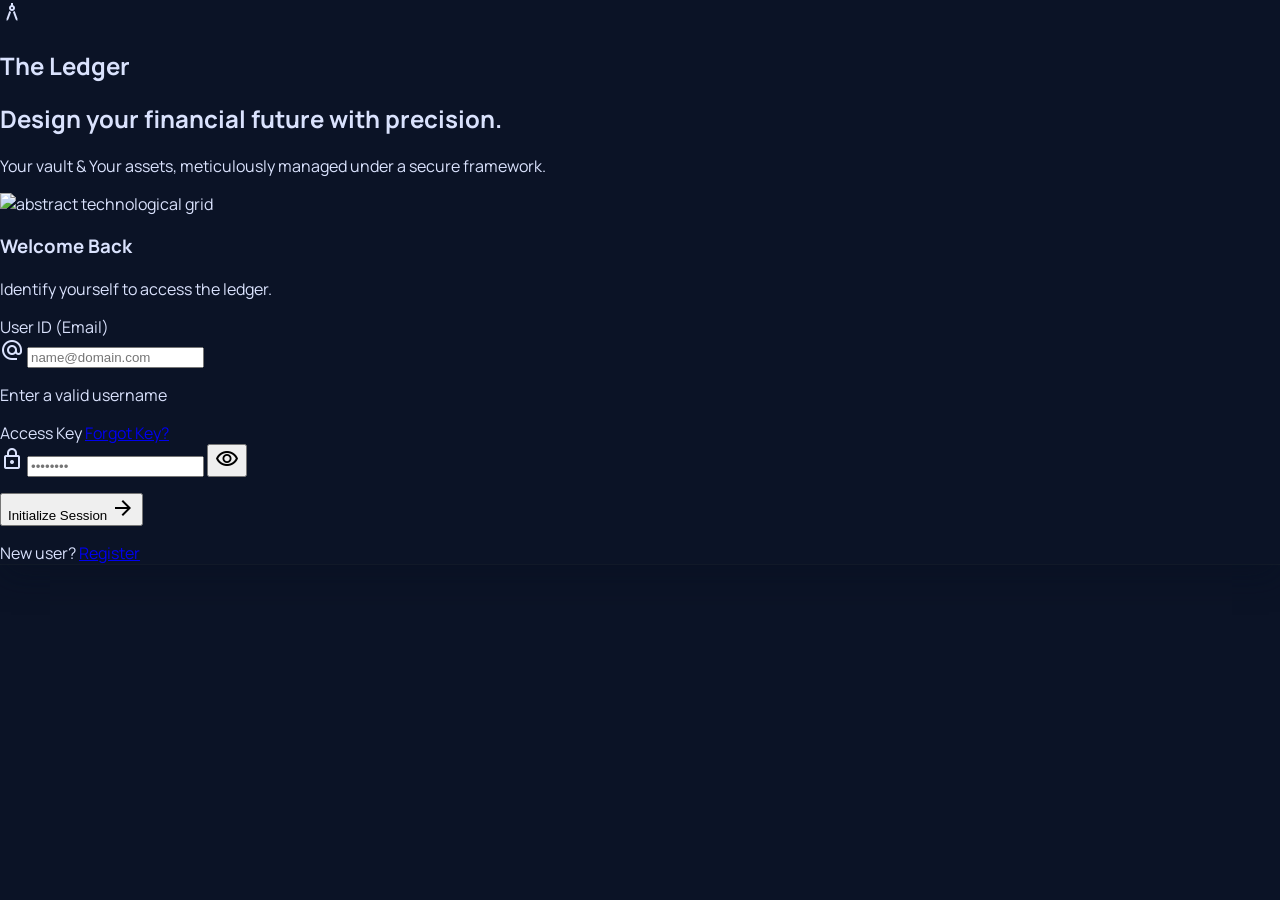
==== commit cc949e11: "Making everything based on user_id" ====
--- a/pages/analytics.html
+++ b/pages/analytics.html
@@ -342,6 +342,7 @@
       </section>
     </div>
   </main>
+  <script src="./app.js"></script>
 </body>
 
 </html>
